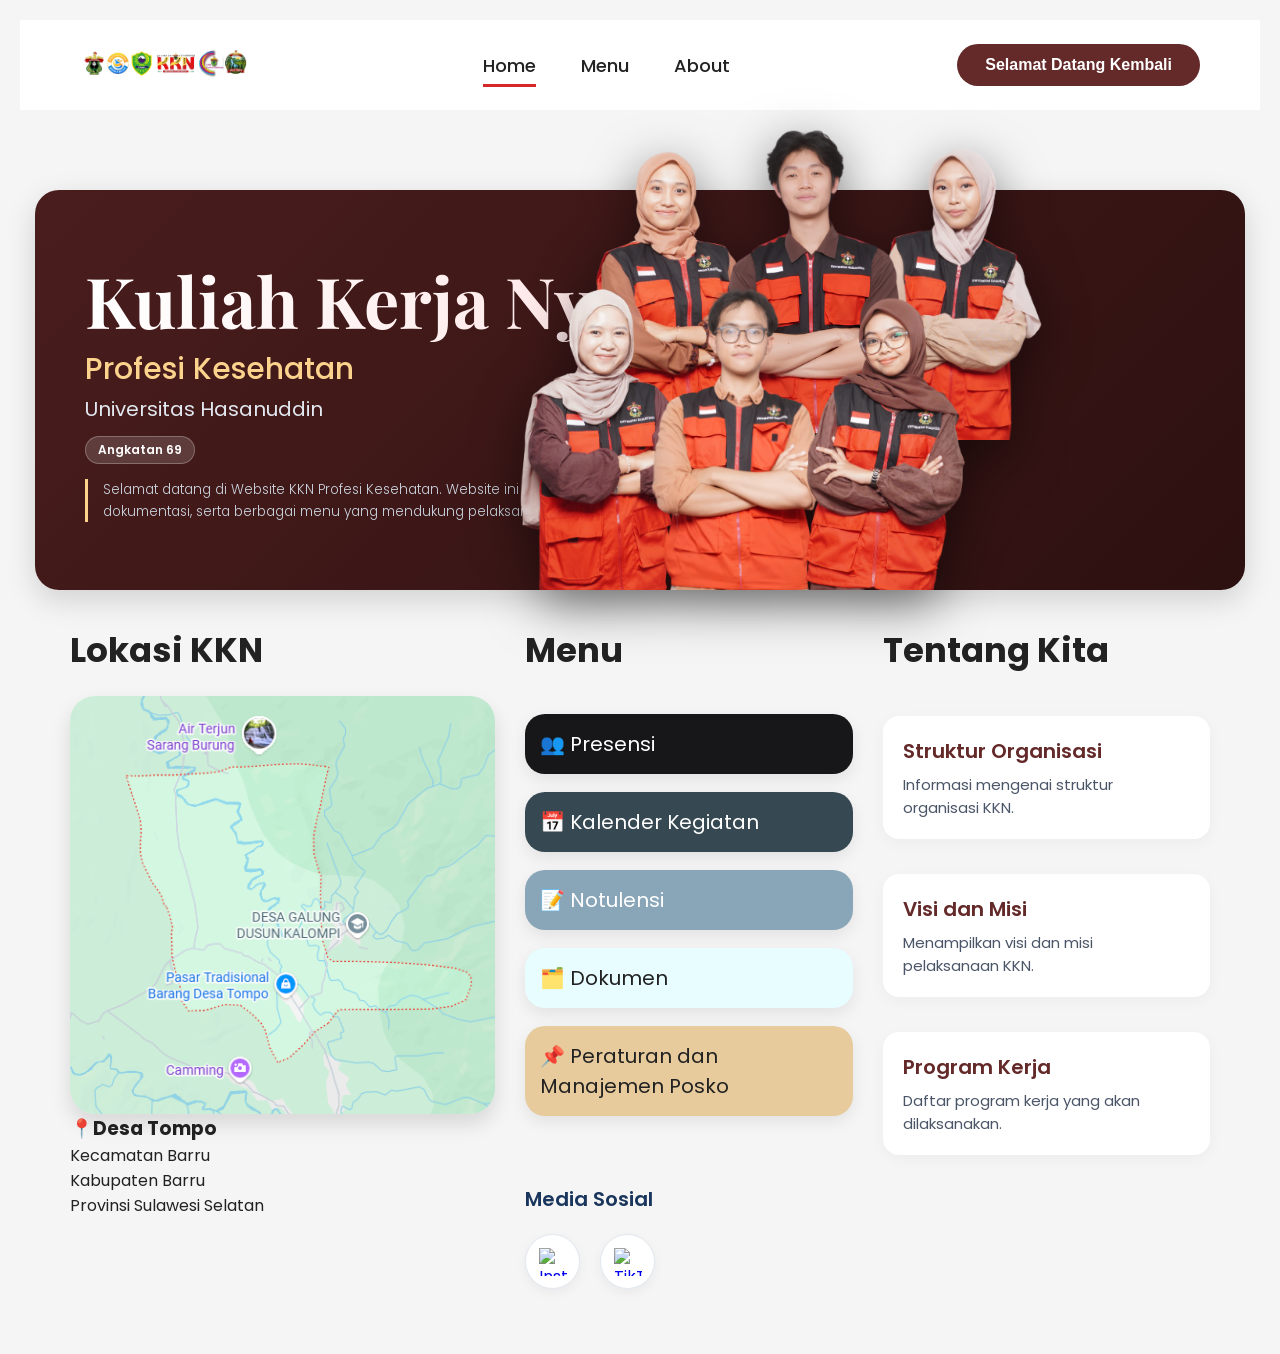
==== index.html @ fc301964 "Add files via upload" ====
<!DOCTYPE html>
<html lang="id">
<head>

    <meta charset="UTF-8">
    <meta name="viewport" content="width=device-width, initial-scale=1.0">

    <title>KKN Desa Tompo</title>

    <!-- Font -->
     <link rel="preconnect" href="https://fonts.googleapis.com">
     <link rel="preconnect" href="https://fonts.gstatic.com" crossorigin>
     <link href="https://fonts.googleapis.com/css2?family=Playfair+Display:ital,wght@0,600;0,700;1,400&family=Poppins:wght@300;400;500;600&display=swap" rel="stylesheet">

    <!-- CSS -->
    <link rel="stylesheet" href="style.css">

</head>
<body>

    <!-- ================= NAVBAR ================= -->

    <nav class="navbar">

        <!-- Logo -->
        <div class="logo">
            <img src="spanduk.png" alt="Logo KKN">
        </div>

        <!-- Menu -->
        <ul class="nav-menu">

            <li>
                <a href="#" class="active">Home</a>
            </li>

            <li>
                <a href="#">Menu</a>
            </li>

            <li>
                <a href="#">About</a>
            </li>

        </ul>

        <!-- Login Button -->
        <div class="nav-button">
            <button class="btn-login">
                Selamat Datang Kembali
            </button>
        </div>

    </nav>

    <!-- JS -->
    <script src="js/script.js"></script>








<!-- ================= HERO ================= -->

<section class="hero">
<!-- Pembungkus paling luar agar aman -->
<div class="hero-container">
    <div class="hero-section">
        
        <div class="hero-content">
            <h1 class="main-title">Kuliah Kerja Nyata</h1>
            <h2 class="sub-title-1">Profesi Kesehatan</h2>
            <h3 class="sub-title-2">Universitas Hasanuddin</h3>
            <div class="angkatan-badge">Angkatan 69</div>
            <p class="hero-desc">
                Selamat datang di Website KKN Profesi Kesehatan. Website ini berisi informasi kegiatan, 
                dokumentasi, serta berbagai menu yang mendukung pelaksanaan KKN PK-69.
            </p>
        </div>

        <div class="hero-image">
            <img src="gambar.png" alt="Logo Desa Tompo">
        </div>

    </div>
</div>
</section>



<!-- ================= SECTION ================= -->

<section class="content-section">
    <!-- ========= Lokasi KKN ========= -->
<div class="lokasi">

    <h2>Lokasi KKN</h2>

    <a
        href="https://maps.app.goo.gl/XxWgh2nBmYUHn5bv6"
        target="_blank"
        class="map-card">

        <img src="peta.png" alt="Peta Desa">
        <div class="map-overlay">
            <span class="map-icon">📍</span>
            <h3>Klik untuk membuka Google Maps</h3>
        </div>

    </a>    
        <div class="map-info">
            <h3>📍Desa Tompo</h3>
             <p>Kecamatan Barru</p>
            <p>Kabupaten Barru</p>
             <p>Provinsi Sulawesi Selatan</p>

        </div>

    </a>

</div>

</div>







    <!-- ========= MENU ========= -->
<div class="menu-list">

<h2>Menu</h2>

    <a href="presensi.html" target="_blank" class="menu-btn presensi">
        👥 Presensi
    </a>

<a href="kalender.html" class="menu-btn kalender"> 📅 Kalender Kegiatan</a>

    <a href="notulensi.html" class="menu-btn notulensi">
        📝 Notulensi
    </a>

    <a href="dokumen.html" class="menu-btn dokumen">
        🗂️ Dokumen
    </a>

    <a href="peraturan.html" class="menu-btn peraturan">
        📌 Peraturan dan Manajemen Posko
    </a>




<div class="sosmed-section">
    <h2>Media Sosial</h2>
    <div class="sosmed-container">
        
        <a href="https://www.instagram.com/kknpk69_desatompo?igsh=aGJ3NDYyY3BrczVl" target="_blank" class="sosmed-circle ig" title="Instagram Resmi KKN">
            <img src="https://cdn-icons-png.flaticon.com/512/174/174855.png" alt="Instagram Logo">
        </a>

        <a href="https://www.tiktok.com/@kkn116_desatompo?_r=1&_t=ZS-97aQIhe0oRY" target="_blank" class="sosmed-circle tiktok" title="TikTok Resmi KKN">
            <img src="https://cdn-icons-png.flaticon.com/512/3046/3046121.png" alt="TikTok Logo">
        </a>

    </div>
</div>




</div>






<div class="info-section">
    <h2>Tentang Kita</h2>
    
    <!-- KARTU 1: STRUKTUR ORGANISASI (Sudah disamakan & bisa diklik) -->
    <div class="info-card" onclick="window.location.href='struktur.html'" style="cursor: pointer;">
        <h3>Struktur Organisasi</h3>
        <p>Informasi mengenai struktur organisasi KKN.</p>
    </div>

    <!-- KARTU 2: VISI DAN MISI -->
    <div class="info-card" onclick="window.location.href='visi-misi.html'" style="cursor: pointer;">
        <h3>Visi dan Misi</h3>
        <p>Menampilkan visi dan misi pelaksanaan KKN.</p>
    </div>

    <!-- KARTU 3: PROGRAM KERJA -->
    <div class="info-card" onclick="window.location.href='proker.html'" style="cursor: pointer;">
        <h3>Program Kerja</h3>
        <p>Daftar program kerja yang akan dilaksanakan.</p>
    </div>
</div>

</section>




</body>
</html>
---- style.css ----
/* ================================
   RESET
================================ */

* {
  margin: 0;
  padding: 0;
  box-sizing: border-box;
}

body {
  font-family: "Poppins", sans-serif;
  background: #d4cdb1;
}

/* ================================
   NAVBAR
================================ */

.navbar {
  width: 100%;
  height: 90px;
  background: #ffffff;
  display: flex;
  justify-content: space-between;
  align-items: center;
  padding: 0 60px;
  box-sizing: border-box;
  overflow: hidden;
}

/* ================================
   LOGO
================================ */

.logo img {
  height: 70px;
  width: auto;
  max-width: 200px;
}

/* ================================
   MENU
================================ */

.nav-menu {
  display: flex;
  gap: 45px;
  list-style: none;
}

.nav-menu a {
  text-decoration: none;
  color: #222;
  font-size: 18px;
  font-weight: 500;
  transition: 0.3s;
  padding-bottom: 6px;
}

.nav-menu a:hover {
  color: #d62828;
}

.nav-menu .active {
  border-bottom: 3px solid #d62828;
}

/* ================================
   BUTTON
================================ */

.btn-login {
  border: none;
  outline: none;
  background: #642929;
  color: white;
  font-size: 16px;
  font-weight: 600;
  padding: 12px 28px;
  border-radius: 40px;
  cursor: pointer;
  transition: 0.3s;
}

.btn-login:hover {
  background: #b91c1c;
  transform: translateY(-2px);
}

/* ================================
   HERO
================================ */
/* ================================================
   HERO CONTAINER UTAMA (VERSI FIX TOTAL)
================================================ */
/* ================================================
   HERO CONTAINER UTAMA
================================================ */
/* =========================================================================
   💻 1. ATURAN KHUSUS LAPTOP / DESKTOP (LOGO POP-OUT 3D ATAS)
   ========================================================================= */
.hero-container {
  width: 100%;
  display: flex;
  justify-content: center;
  margin-top: 80px;
  padding: 0 15px;
  box-sizing: border-box;
}

.hero-section {
  background: linear-gradient(135deg, #4a1d1d 0%, #2d1010 100%);
  border-radius: 24px;
  width: 100%;
  max-width: 10000px;
  height: 400px; /* Mengunci tinggi kotak cokelat di laptop */
  padding: 0 50px;
  color: #ffffff;
  box-shadow: 0 10px 30px rgba(0, 0, 0, 0.15);
  display: flex;
  align-items: center;
  justify-content: space-between;
  box-sizing: border-box;

  /* Jangkar mutlak meloloskan gambar ke atas */
  position: relative;
  overflow: visible;
}

.hero-content {
  max-width: 55%;
  z-index: 2;
}

.hero-section .main-title {
  font-family: "Playfair Display", serif;
  font-size: 70px;
  font-weight: 700;
  line-height: 1.2;
  margin-bottom: 5px;
  background: linear-gradient(to right, #ffffff, #ffe3e3);
  background-clip: text;
  -webkit-text-fill-color: transparent;
}

.hero-section .sub-title-1 {
  font-family: "Poppins", sans-serif;
  font-size: 30px;
  font-weight: 500;
  color: #fbd38d;
  margin-bottom: 2px;
}

.hero-section .sub-title-2 {
  font-family: "Poppins", sans-serif;
  font-size: 20px;
  font-weight: 400;
  color: #e2e8f0;
  margin-bottom: 12px;
}

.hero-section .angkatan-badge {
  display: inline-block;
  font-family: "Poppins", sans-serif;
  font-size: 12px;
  font-weight: 600;
  background-color: rgba(255, 255, 255, 0.15);
  padding: 4px 12px;
  border-radius: 50px;
  border: 1px solid rgba(255, 255, 255, 0.25);
  margin-bottom: 15px;
}

.hero-section .hero-desc {
  font-family: "Poppins", sans-serif;
  font-size: 13.5px;
  font-weight: 300;
  color: #cbd5e0;
  line-height: 1.6;
  border-left: 3px solid #fbd38d;
  padding-left: 15px;
}

.hero-image {
  width: 35%;
  height: 100%;
  position: relative;
}

/* Trik memotong atas di laptop */
.hero-image img {
  position: absolute;
  bottom: 0;
  right: -10px;
  top: auto;
  transform: none;
  height: 600px; /* Lebih tinggi dari kotak (320px), otomatis meluap 80px ke atas */
  width: auto;
  object-fit: contain;
  z-index: 10;
  filter: drop-shadow(0 15px 25px rgba(0, 0, 0, 0.5));
}

/* =========================================================================
   📱 2. ATURAN KHUSUS HP (RESPONSIF - FOTO TURUN KE BAWAH TEKS SECARA RAPI)
   ========================================================================= */
@media screen and (max-width: 991px) {
  .hero-section {
    flex-direction: column-reverse; /* Menyusun foto di bawah atau atas teks di HP */
    height: auto; /* Kotak melar fleksibel mengikuti konten di HP */
    padding: 40px 20px;
    text-align: center;
    gap: 25px;
  }

  .hero-content {
    max-width: 100%;
    display: flex;
    flex-direction: column;
    align-items: center;
  }

  .hero-section .main-title {
    font-size: 28px;
  }

  .hero-section .sub-title-1 {
    font-size: 18px;
  }

  .hero-section .hero-desc {
    border-left: none;
    border-top: 2px solid #fbd38d;
    padding-left: 0;
    padding-top: 15px;
  }

  .hero-image {
    width: 100%;
    height: auto;
    display: flex;
    justify-content: center;
  }

  /* Di HP, matikan setelan absolut laptop agar logo tidak menutupi teks */
  .hero-image img {
    position: relative;
    bottom: auto;
    right: auto;
    height: auto;
    width: 80%; /* Logo mengecil proporsional di layar HP */
    max-width: 260px;
    filter: drop-shadow(0 8px 15px rgba(0, 0, 0, 0.3));
  }
}

/* ===========================
        SECTION
=========================== */

.content-section {
  width: 92%;
  margin: 35px auto;
  display: grid;
  grid-template-columns: 1.3fr 1fr 1fr;
  gap: 30px;
}

/* ===========================
      JUDUL
=========================== */

.content-section h2 {
  font-size: 34px;
  margin-bottom: 20px;
}

/* ===========================
      LOKASI
=========================== */

.lokasi-card {
  background: white;
  border-radius: 25px;
  overflow: hidden;
  box-shadow: 0 10px 20px rgba(0, 0, 0, 0.08);
}

.lokasi-card img {
  width: 100%;
  display: block;
}

.view-btn {
  width: 100%;
  margin-top: 20px;
  padding: 18px;
  border: none;
  border-radius: 30px;
  background: white;
  font-size: 18px;
  font-weight: 600;
  cursor: pointer;
  box-shadow: 0 8px 20px rgba(0, 0, 0, 0.08);
  transition: 0.3s;
}

.view-btn:hover {
  transform: translateY(-3px);
}

/* ===========================
        MENU
=========================== */

.menu-list {
  display: flex;
  flex-direction: column;
  gap: 18px;
}

.menu-list button {
  padding: 18px;
  border: none;
  border-radius: 20px;
  background: #d9e5ff;
  font-size: 17px;
  text-align: left;
  cursor: pointer;
  transition: 0.3s;
}

.menu-list button:nth-child(4) {
  background: #2f2f2f;
  color: white;
}

.menu-list button:hover {
  transform: translateX(8px);
}

/* ===========================
        INFO
=========================== */

.info-section {
  display: flex;
  flex-direction: column;
  gap: 20px;
}

.info-card {
  background: white;
  border-radius: 22px;
  padding: 25px;
  box-shadow: 0 8px 20px rgba(0, 0, 0, 0.08);
  transition: 0.3s;
}

.info-card:hover {
  transform: translateY(-5px);
}

.info-card h3 {
  margin-bottom: 12px;
  font-size: 22px;
}

.info-card p {
  color: #666;
  line-height: 1.6;
}

/* ==========================
        MAP CARD
========================== */

.map-card {
  position: relative;

  display: block;

  overflow: hidden;

  border-radius: 25px;

  box-shadow: 0 10px 20px rgba(0, 0, 0, 0.12);

  cursor: pointer;
}

/* gambar */

.map-card img {
  width: 100%;

  display: block;

  transition: 0.5s;
}

/*==================================================
       SESUAIKAN UKURAN PETA (LOKASI KKN)
==================================================*/
.large-artwork-card {
  background-color: #fff;
  border-radius: 20px; /* Kelengkungan sudut */
  overflow: hidden;
  position: relative;
  width: 100%;

  /*--- KUNCI 1: Diubah ke 340px agar tingginya pas sebanding dengan 5 tombol menu ---*/
  height: 340px;

  box-shadow: 0 4px 15px rgba(0, 0, 0, 0.05);
  transition: 0.3s;
}

.large-artwork-card img {
  /*--- KUNCI 2: Diubah kembali ke 100% agar gambar penuh mengikuti ukuran kotak ---*/
  width: 100%;
  height: 100%;

  /*--- Memotong gambar secara cerdas agar tidak gepeng ---*/
  object-fit: cover;

  /*--- KUNCI 3: Ditambahkan agar efek transform scale (zoom) saat di-hover berjalan mulus ---*/
  transition: transform 0.4s;
}

/* overlay */
.map-overlay {
  position: absolute;
  inset: 0;
  background: rgba(0, 0, 0, 0.45);
  display: flex;
  flex-direction: column;
  justify-content: center;
  align-items: center;
  color: white;
  opacity: 0;
  transition: 0.4s;
}

/* hover */
/* Catatan: Ditambahkan selector .large-artwork-card juga agar efek hover 
   pasti bekerja pada nama kelas wadah utama Anda */
.large-artwork-card:hover img,
.map-card:hover img {
  transform: scale(1.08);
}

.large-artwork-card:hover .map-overlay,
.map-card:hover .map-overlay {
  opacity: 1;
}

/* icon */
.map-icon {
  font-size: 45px;
  margin-bottom: 15px;
}

/* tulisan */
.map-overlay h3 {
  font-size: 22px;
  font-weight: 600;
}

/* info desa */
.lokasi-info {
  margin-top: 20px;
  text-align: center;
}

.lokasi-info h3 {
  font-size: 24px;
  margin-bottom: 5px;
}

.lokasi-info p {
  color: #666;
  font-size: 17px;
}

/* ===========================
        MENU
=========================== */

.menu-list {
  display: flex;
  flex-direction: column;
  gap: 18px;
}

.menu-btn {
  display: block;

  padding: 15px;
  border-radius: 20px;
  text-decoration: none;
  font-size: 20px;
  font-weight: 400;
  transition: 0.1s;
  box-shadow: 0 6px 16px rgba(0, 0, 0, 0.08);
}

.menu-btn:hover {
  transform: translateX(8px) scale(1.02);
  box-shadow: 0 10px 20px rgba(0, 0, 0, 0.15);
}

/* Presensi */

.presensi {
  background: #171719;
  color: white;
}

/* Kalender */

.kalender {
  background: #364953;
  color: white;
}

/* Notulensi */

.notulensi {
  background: #89a6b8;
  color: white;
}

/* Dokumen */

.dokumen {
  background: #e8fdff;
  color: #222;
}

/* Peraturan */

.peraturan {
  background: #e7cb9c;
  color: #222;
}

.presensi:hover {
  background: #333333;
}

.kalender:hover {
  background: #577585;
}

.notulensi:hover {
  background: #475b68;
}

.dokumen:hover {
  background: #a1bbc0;
}

.peraturan:hover {
  background: #ac9467;
}

/* ====================================
            RESET & BASE
==================================== */
* {
  margin: 0;
  padding: 0;
  box-sizing: border-box;
}

body {
  font-family: "Poppins", sans-serif;
  background: #f5f5f5;
  color: #222;
  padding: 20px;
}

.container {
  width: 90%;
  max-width: 1300px;
  margin: 40px auto;
}

/* ====================================
            HEADER STYLE
==================================== */
.header {
  display: flex;
  justify-content: space-between;
  align-items: center;
  flex-wrap: wrap;
  gap: 20px;
  margin-bottom: 40px;
}

.header h1 {
  font-size: 38px;
  color: #c62828; /* Warna merah KKN */
}

.header p {
  color: #777;
  margin-top: 8px;
}

.back-btn {
  display: inline-block;
  text-decoration: none;
  padding: 12px 24px;
  background: rgb(219, 83, 83);
  color: #ffffff;
  border-radius: 10px;
  font-weight: 600;
  box-shadow: 0 4px 10px rgba(0, 0, 0, 0.05);
  transition: 0.3s;
}

.back-btn:hover {
  background: #960c0c;
  transform: translateY(-2px);
}

.info-card {
  background: #ffffff;
  border-radius: 16px;
  padding: 20px;
  margin-bottom: 15px;
  box-shadow: 0 4px 15px rgba(0, 0, 0, 0.04);
  transition:
    transform 0.2s ease,
    box-shadow 0.2s ease;
}

/* Efek saat kartu didekati kursor lampu/mouse */
.info-card:hover {
  transform: translateY(-2px); /* Kotak agak terangkat sedikit */
  box-shadow: 0 6px 20px rgba(0, 0, 0, 0.08); /* Bayangan sedikit lebih tegas */
}

.info-card h3 {
  font-size: 20px; /* Ditambah dari 16px ke 20px agar judulnya kelihatan jelas */
  color: #642929; /* Mengubah warna teks judul ke biru gelap agar lebih kontras */
  margin-bottom: 8px;
  font-weight: 600;
}

.info-card p {
  font-size: 15px; /* Ditambah dari 13px ke 15px agar deskripsinya enak dibaca */
  color: #4a5568; /* Dibikin sedikit lebih gelap dari abu-abu sebelumnya biar tidak samar */
  line-height: 1.5;
}

/* =========================================================================
   GAYA SEKSI MEDIA SOSIAL (BULATAN PROPORSIONAL)
   ========================================================================= */
.sosmed-section {
  margin-top: 40px;
  padding: 10px 0;
  width: 100%;
  clear: both; /* Memastikan seksi ini berdiri tegak di baris paling bawah */
}

/* Judul "Media Sosial" (Menyamakan font-weight dashboard Anda) */
.sosmed-section h2 {
  font-size: 20px;
  color: #1a365d;
  margin-bottom: 20px;
  font-weight: 600;
}

/* Wadah Penampung Tombol Bulat */
.sosmed-container {
  display: flex;
  gap: 20px; /* Jarak spasi antar bulatan sosmed */
  align-items: center;
}

/* Base Bulatan Sirkular Sempurna */
.sosmed-circle {
  width: 55px; /* 🌟 Rasio ideal: Tidak kebesaran dan tidak kekecilan */
  height: 55px;
  border-radius: 50%; /* Memaksa bentuk menjadi lingkaran murni */
  background-color: #ffffff;
  border: 1px solid #e2e8f0;
  display: flex;
  align-items: center;
  justify-content: center;
  box-shadow: 0 4px 12px rgba(0, 0, 0, 0.05);
  transition:
    transform 0.3s cubic-bezier(0.175, 0.885, 0.32, 1.275),
    box-shadow 0.3s ease;
  text-decoration: none;
}

/* Ukuran Gambar Logo di Dalam Bulatan */
.sosmed-circle img {
  width: 28px; /* Menjaga proporsi logo di dalam lingkaran tetap pas */
  height: 28px;
  object-fit: contain;
}

/* =========================================================================
   EFFECTS & HOVER ANIMATION (EFEK ANIMASI DISENTUH MOUSE)
   ========================================================================= */
.sosmed-circle:hover {
  transform: translateY(-5px) scale(1.08); /* Bulatan sedikit memantul naik ke atas */
  box-shadow: 0 8px 20px rgba(0, 0, 0, 0.1);
}

/* Efek border halus saat di-hover berdasarkan warna khas masing-masing aplikasi */
.sosmed-circle.ig:hover {
  border-color: #e1306c; /* Warna khas Instagram pink/merah */
}

.sosmed-circle.tiktok:hover {
  border-color: #000000; /* Warna khas TikTok hitam */
}

/* =========================================================================
   📱 MEDIA QUERY HP — PERBAIKAN TOTAL TAMPILAN MOBILE
   ========================================================================= */
@media screen and (max-width: 768px) {
  /* --- NAVBAR --- */
  .navbar {
    padding: 0 15px;
    height: 65px;
    position: relative;
  }

  .logo img {
    height: 50px;
    max-width: 160px;
  }

  .nav-menu {
    display: none; /* Sembunyikan menu di HP */
  }

  .nav-button {
    display: none; /* Sembunyikan tombol login di HP */
  }

  /* --- HERO --- */
  .hero-container {
    margin-top: 20px;
    padding: 0 12px;
  }

  .hero-section {
    padding: 30px 20px;
    border-radius: 16px;
  }

  /* --- CONTENT SECTION: dari 3 kolom → 1 kolom --- */
  .content-section {
    width: 95%;
    grid-template-columns: 1fr; /* Semua jadi 1 kolom di HP */
    gap: 24px;
    margin: 20px auto;
  }

  /* --- JUDUL SECTION --- */
  .content-section h2 {
    font-size: 24px;
    margin-bottom: 14px;
  }

  /* --- LOKASI --- */
  .lokasi {
    width: 100%;
  }

  .map-card img {
    width: 100%;
    height: auto;
  }

  .map-info {
    margin-top: 12px;
  }

  /* --- MENU BUTTONS --- */
  .menu-list {
    width: 100%;
    gap: 12px;
  }

  .menu-btn {
    font-size: 16px;
    padding: 14px 16px;
    border-radius: 14px;
    display: block;
    width: 100%;
  }

  /* --- INFO CARDS --- */
  .info-section {
    width: 100%;
    gap: 14px;
  }

  .info-card {
    padding: 18px;
    border-radius: 16px;
  }

  .info-card h3 {
    font-size: 18px;
  }

  /* --- SOSMED --- */
  .sosmed-section {
    margin-top: 20px;
  }

  .sosmed-section h2 {
    font-size: 20px;
    margin-bottom: 14px;
  }

  .sosmed-container {
    gap: 16px;
  }

  .sosmed-circle {
    width: 50px;
    height: 50px;
  }
}
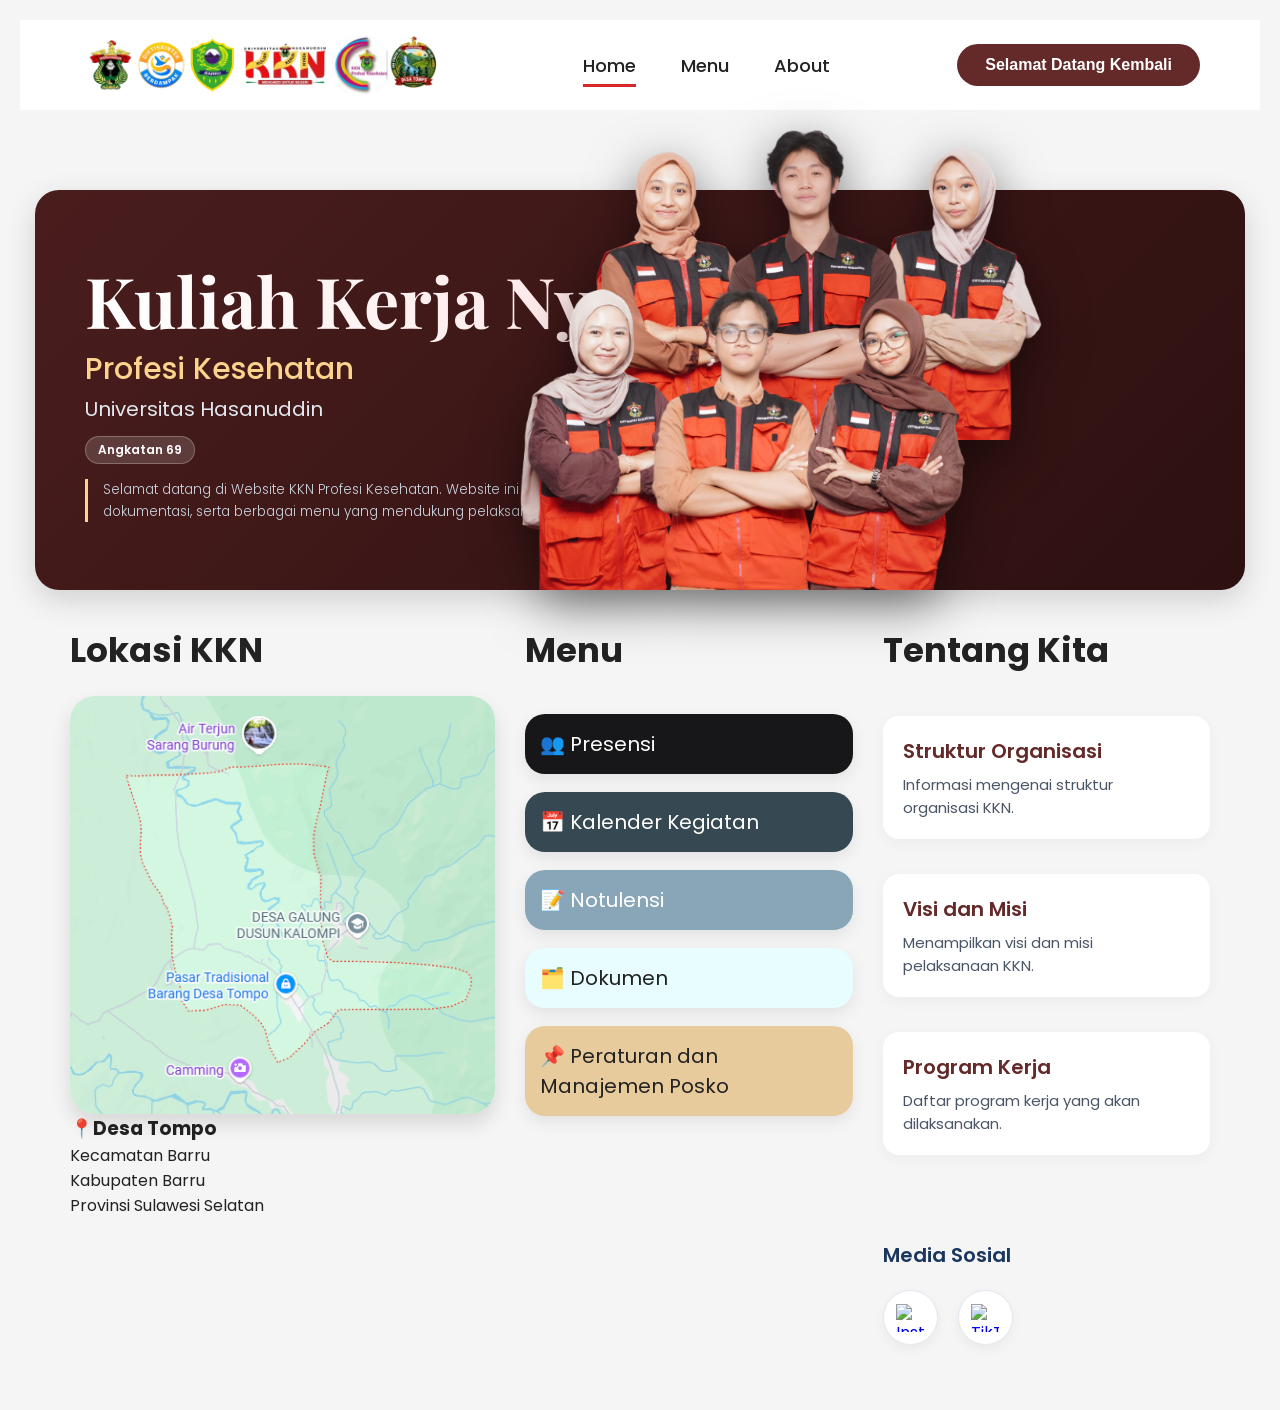
==== commit 8a412ed9: "Update index.html" ====
--- a/index.html
+++ b/index.html
@@ -154,7 +154,33 @@
         📌 Peraturan dan Manajemen Posko
     </a>
 
-
+</div>
+
+
+
+
+
+
+<div class="info-section">
+    <h2>Tentang Kita</h2>
+    
+    <!-- KARTU 1: STRUKTUR ORGANISASI (Sudah disamakan & bisa diklik) -->
+    <div class="info-card" onclick="window.location.href='struktur.html'" style="cursor: pointer;">
+        <h3>Struktur Organisasi</h3>
+        <p>Informasi mengenai struktur organisasi KKN.</p>
+    </div>
+
+    <!-- KARTU 2: VISI DAN MISI -->
+    <div class="info-card" onclick="window.location.href='visi-misi.html'" style="cursor: pointer;">
+        <h3>Visi dan Misi</h3>
+        <p>Menampilkan visi dan misi pelaksanaan KKN.</p>
+    </div>
+
+    <!-- KARTU 3: PROGRAM KERJA -->
+    <div class="info-card" onclick="window.location.href='proker.html'" style="cursor: pointer;">
+        <h3>Program Kerja</h3>
+        <p>Daftar program kerja yang akan dilaksanakan.</p>
+    </div>
 
 
 <div class="sosmed-section">
@@ -172,36 +198,8 @@
     </div>
 </div>
 
-
-
-
-</div>
-
-
-
-
-
-
-<div class="info-section">
-    <h2>Tentang Kita</h2>
     
-    <!-- KARTU 1: STRUKTUR ORGANISASI (Sudah disamakan & bisa diklik) -->
-    <div class="info-card" onclick="window.location.href='struktur.html'" style="cursor: pointer;">
-        <h3>Struktur Organisasi</h3>
-        <p>Informasi mengenai struktur organisasi KKN.</p>
-    </div>
-
-    <!-- KARTU 2: VISI DAN MISI -->
-    <div class="info-card" onclick="window.location.href='visi-misi.html'" style="cursor: pointer;">
-        <h3>Visi dan Misi</h3>
-        <p>Menampilkan visi dan misi pelaksanaan KKN.</p>
-    </div>
-
-    <!-- KARTU 3: PROGRAM KERJA -->
-    <div class="info-card" onclick="window.location.href='proker.html'" style="cursor: pointer;">
-        <h3>Program Kerja</h3>
-        <p>Daftar program kerja yang akan dilaksanakan.</p>
-    </div>
+    
 </div>
 
 </section>
@@ -210,4 +208,4 @@
 
 
 </body>
-</html>+</html>
--- a/style.css
+++ b/style.css
@@ -25,8 +25,6 @@
   justify-content: space-between;
   align-items: center;
   padding: 0 60px;
-  box-sizing: border-box;
-  overflow: hidden;
 }
 
 /* ================================
@@ -34,9 +32,8 @@
 ================================ */
 
 .logo img {
-  height: 70px;
-  width: auto;
-  max-width: 200px;
+  height: 150px;
+  width: fit-content;
 }
 
 /* ================================
@@ -104,7 +101,7 @@
   width: 100%;
   display: flex;
   justify-content: center;
-  margin-top: 80px;
+  margin-top: 80px; /* Jarak atas agar logo saat lolos tidak menabrak navbar */
   padding: 0 15px;
   box-sizing: border-box;
 }
@@ -722,115 +719,145 @@
 .sosmed-circle.tiktok:hover {
   border-color: #000000; /* Warna khas TikTok hitam */
 }
-
-/* =========================================================================
-   📱 MEDIA QUERY HP — PERBAIKAN TOTAL TAMPILAN MOBILE
-   ========================================================================= */
-@media screen and (max-width: 768px) {
-  /* --- NAVBAR --- */
-  .navbar {
-    padding: 0 15px;
-    height: 65px;
-    position: relative;
-  }
-
-  .logo img {
-    height: 50px;
-    max-width: 160px;
-  }
-
-  .nav-menu {
-    display: none; /* Sembunyikan menu di HP */
-  }
-
-  .nav-button {
-    display: none; /* Sembunyikan tombol login di HP */
-  }
-
-  /* --- HERO --- */
-  .hero-container {
-    margin-top: 20px;
-    padding: 0 12px;
-  }
-
-  .hero-section {
-    padding: 30px 20px;
-    border-radius: 16px;
-  }
-
-  /* --- CONTENT SECTION: dari 3 kolom → 1 kolom --- */
-  .content-section {
-    width: 95%;
-    grid-template-columns: 1fr; /* Semua jadi 1 kolom di HP */
-    gap: 24px;
-    margin: 20px auto;
-  }
-
-  /* --- JUDUL SECTION --- */
-  .content-section h2 {
-    font-size: 24px;
-    margin-bottom: 14px;
-  }
-
-  /* --- LOKASI --- */
-  .lokasi {
-    width: 100%;
-  }
-
-  .map-card img {
-    width: 100%;
-    height: auto;
-  }
-
-  .map-info {
-    margin-top: 12px;
-  }
-
-  /* --- MENU BUTTONS --- */
-  .menu-list {
-    width: 100%;
-    gap: 12px;
-  }
-
-  .menu-btn {
-    font-size: 16px;
-    padding: 14px 16px;
-    border-radius: 14px;
-    display: block;
-    width: 100%;
-  }
-
-  /* --- INFO CARDS --- */
-  .info-section {
-    width: 100%;
-    gap: 14px;
-  }
-
-  .info-card {
-    padding: 18px;
-    border-radius: 16px;
-  }
-
-  .info-card h3 {
-    font-size: 18px;
-  }
-
-  /* --- SOSMED --- */
-  .sosmed-section {
-    margin-top: 20px;
-  }
-
-  .sosmed-section h2 {
-    font-size: 20px;
-    margin-bottom: 14px;
-  }
-
-  .sosmed-container {
-    gap: 16px;
-  }
-
-  .sosmed-circle {
-    width: 50px;
-    height: 50px;
-  }
-}
+
+/* =========================================================================
+   📱 MEDIA QUERY HP — TAMPILAN MOBILE LENGKAP
+   ========================================================================= */
+@media screen and (max-width: 768px) {
+
+  /* --- NAVBAR: kecilkan padding & logo, TAMPILKAN menu --- */
+  .navbar {
+    padding: 0 16px;
+    height: 60px;
+    box-sizing: border-box;
+    overflow: visible;
+  }
+
+  .logo img {
+    height: 48px;
+    width: auto;
+    max-width: 150px;
+  }
+
+  /* Tampilkan menu tapi lebih kecil */
+  .nav-menu {
+    display: flex;
+    gap: 16px;
+  }
+
+  .nav-menu a {
+    font-size: 13px;
+  }
+
+  /* Sembunyikan hanya tombol login agar tidak meluber */
+  .nav-button {
+    display: none;
+  }
+
+  /* --- HERO --- */
+  .hero-container {
+    margin-top: 16px;
+    padding: 0 10px;
+  }
+
+  .hero-section {
+    flex-direction: column;
+    height: auto;
+    padding: 30px 20px 20px;
+    text-align: center;
+    gap: 0;
+    border-radius: 18px;
+    overflow: visible;
+  }
+
+  .hero-content {
+    max-width: 100%;
+    display: flex;
+    flex-direction: column;
+    align-items: center;
+    order: 2; /* Teks di bawah gambar */
+  }
+
+  /* Gambar diperbesar & ditengahkan */
+  .hero-image {
+    width: 100%;
+    height: auto;
+    display: flex;
+    justify-content: center;
+    order: 1; /* Gambar di atas */
+    margin-bottom: 10px;
+  }
+
+  .hero-image img {
+    position: relative;
+    bottom: auto;
+    right: auto;
+    height: auto;
+    width: 90%;
+    max-width: 380px;
+    margin: 0 auto;
+    display: block;
+    filter: drop-shadow(0 8px 16px rgba(0,0,0,0.35));
+  }
+
+  .hero-section .main-title {
+    font-size: 32px;
+    margin-bottom: 6px;
+  }
+
+  .hero-section .sub-title-1 {
+    font-size: 20px;
+  }
+
+  .hero-section .sub-title-2 {
+    font-size: 16px;
+  }
+
+  .hero-section .hero-desc {
+    border-left: none;
+    border-top: 2px solid #fbd38d;
+    padding-left: 0;
+    padding-top: 14px;
+    font-size: 13px;
+  }
+
+  /* --- CONTENT SECTION: 3 kolom → 1 kolom --- */
+  .content-section {
+    width: 95%;
+    grid-template-columns: 1fr;
+    gap: 24px;
+    margin: 20px auto;
+  }
+
+  .content-section h2 {
+    font-size: 26px;
+    margin-bottom: 14px;
+  }
+
+  /* --- MENU BUTTONS --- */
+  .menu-btn {
+    font-size: 16px;
+    padding: 14px 16px;
+    border-radius: 14px;
+    width: 100%;
+  }
+
+  /* --- INFO CARDS --- */
+  .info-card {
+    padding: 18px;
+  }
+
+  .info-card h3 {
+    font-size: 18px;
+  }
+
+  /* --- SOSMED --- */
+  .sosmed-section {
+    margin-top: 20px;
+  }
+
+  .sosmed-section h2 {
+    font-size: 20px;
+    margin-bottom: 14px;
+  }
+}
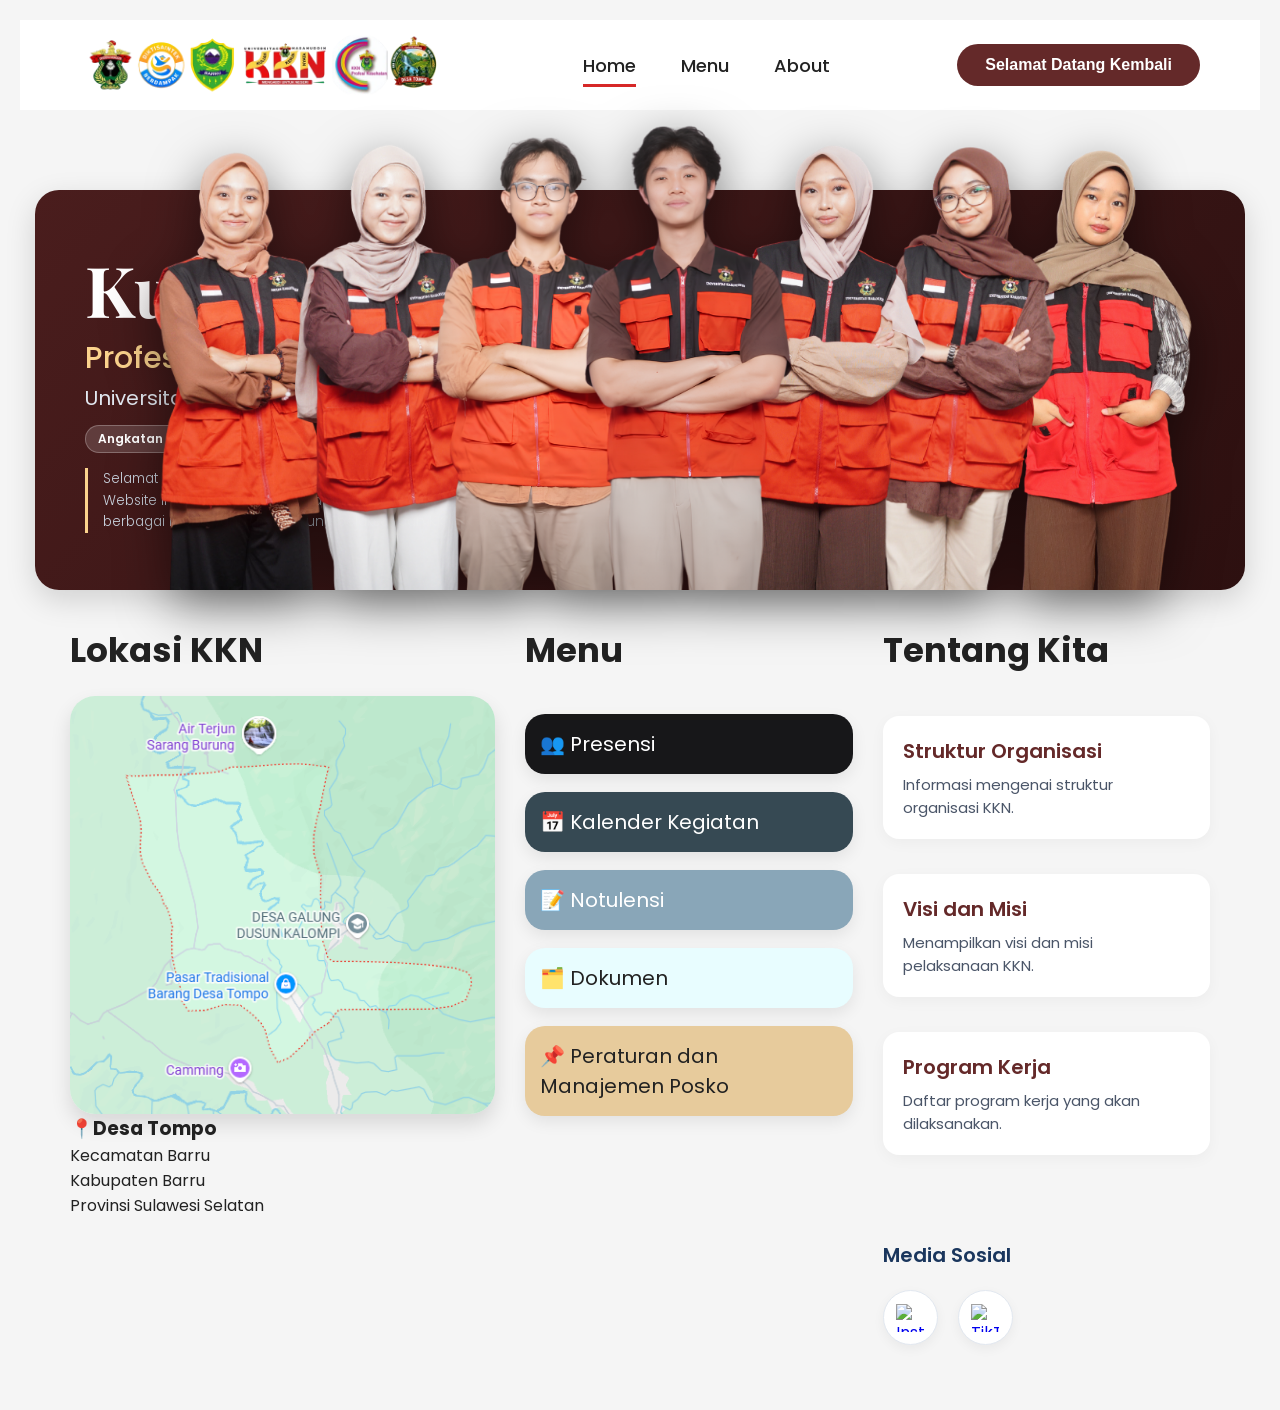
==== commit d7ee5fb8: "Add files via upload" ====
--- a/index.html
+++ b/index.html
@@ -76,8 +76,10 @@
             <h3 class="sub-title-2">Universitas Hasanuddin</h3>
             <div class="angkatan-badge">Angkatan 69</div>
             <p class="hero-desc">
-                Selamat datang di Website KKN Profesi Kesehatan. Website ini berisi informasi kegiatan, 
-                dokumentasi, serta berbagai menu yang mendukung pelaksanaan KKN PK-69.
+            Selamat datang di Website KKN Profesi Kesehatan. </p>
+            <p class="hero-desc"> Website ini berisi informasi kegiatan, 
+                dokumentasi, </p>
+            <p class="hero-desc">  berbagai menu yang mendukung pelaksanaan KKN PK-69.
             </p>
         </div>
 
@@ -182,7 +184,6 @@
         <p>Daftar program kerja yang akan dilaksanakan.</p>
     </div>
 
-
 <div class="sosmed-section">
     <h2>Media Sosial</h2>
     <div class="sosmed-container">
@@ -198,9 +199,10 @@
     </div>
 </div>
 
-    
-    
-</div>
+
+</div>
+
+
 
 </section>
 
@@ -208,4 +210,4 @@
 
 
 </body>
-</html>
+</html>
